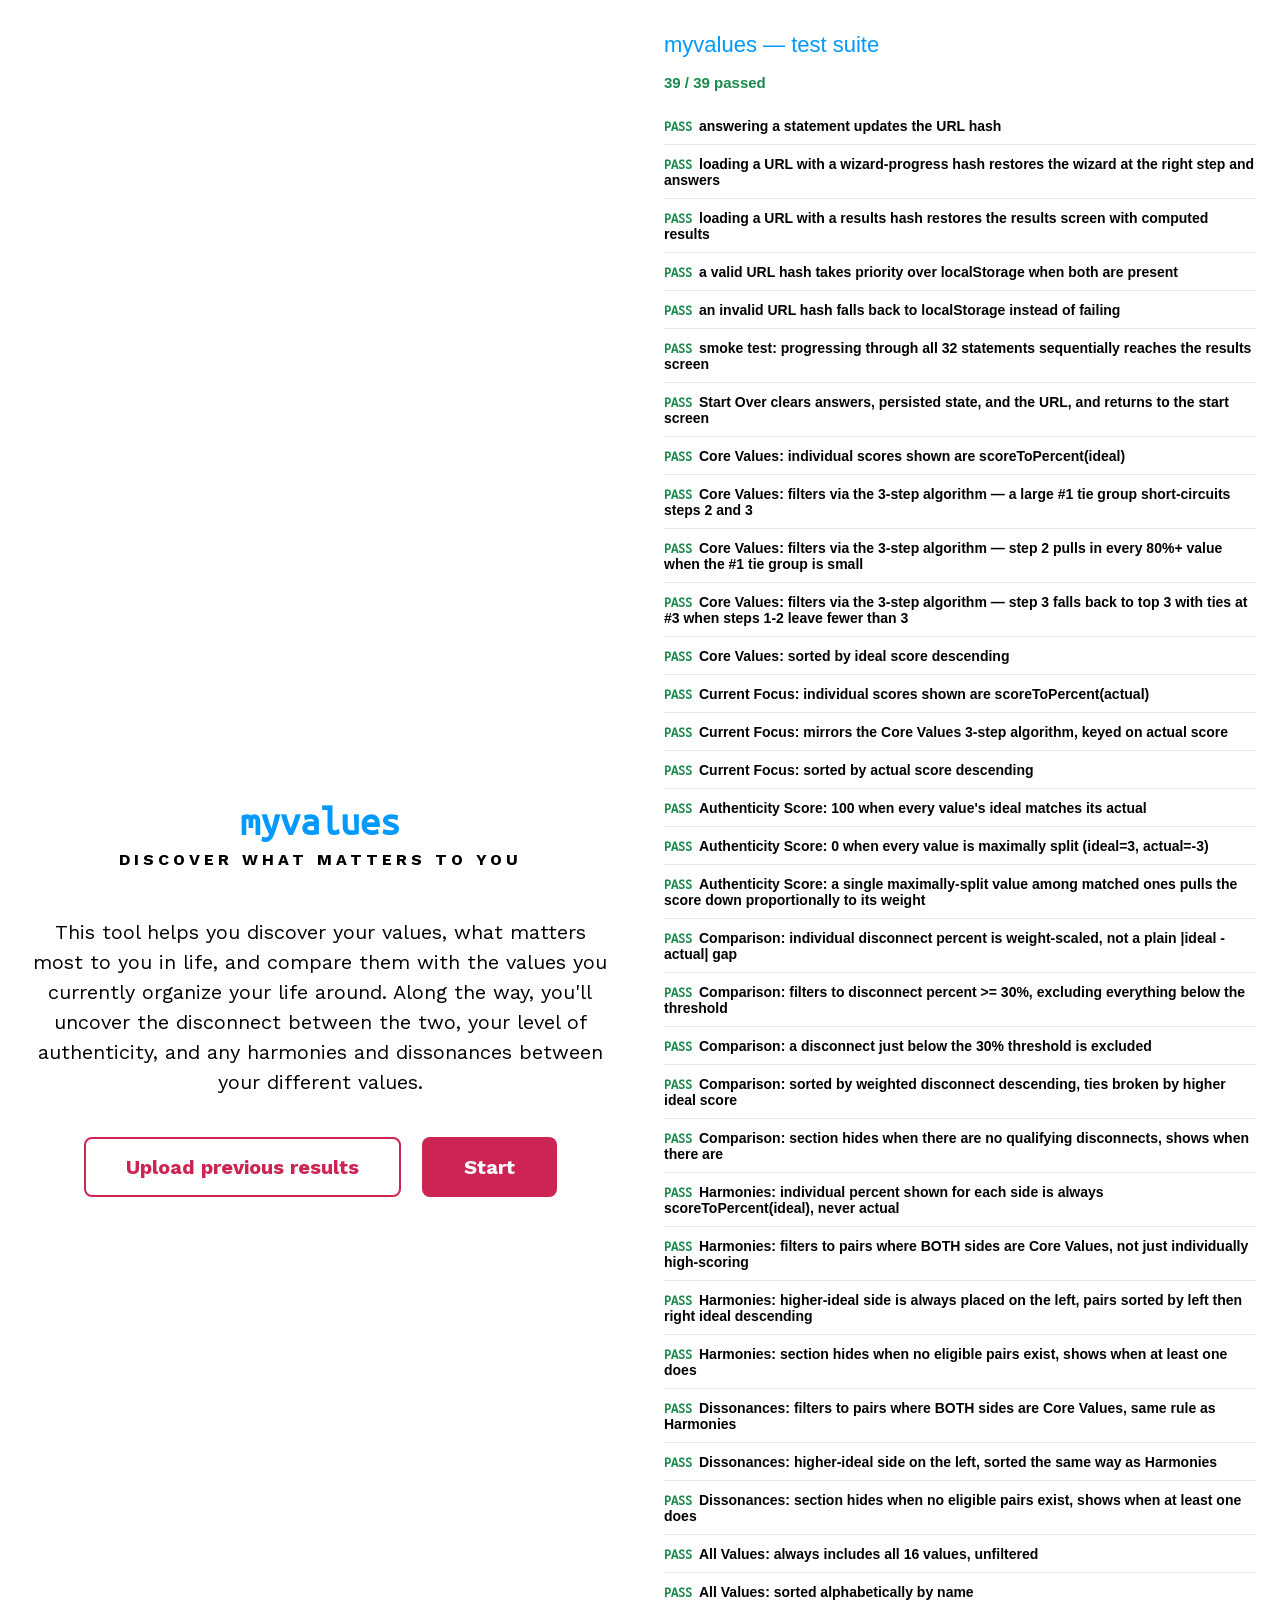
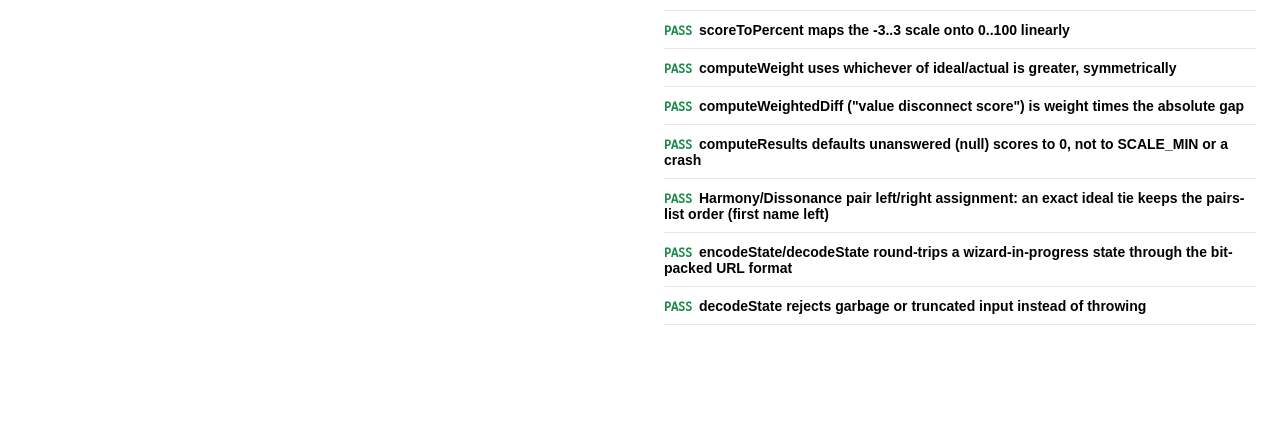
==== tests.html @ a7df5063 "readme and tests" ====
<!DOCTYPE html>
<html>

<head>
    <meta charset="UTF-8" />
    <title>myvalues — test suite</title>
    <link rel="icon" type="image/xicon" href="images/favicon.ico" />
    <link href="main.css" rel="stylesheet" />
    <link href="fontawesome/css/fontawesome.min.css" rel="stylesheet" />
    <link href="fontawesome/css/solid.min.css" rel="stylesheet" />
    <meta name="viewport" content="width=device-width, initial-scale=1.0" />
    <style>
        #test-report {
            max-width: 720px;
            margin: 32px auto;
            padding: 0 24px 64px;
            font-family: -apple-system, "Segoe UI", Roboto, sans-serif;
        }

        #test-report h1 {
            font-size: 22px;
            letter-spacing: normal;
            text-align: left;
        }

        #test-summary {
            font-size: 15px;
            font-weight: bold;
            margin-bottom: 16px;
        }

        #test-summary.all-pass {
            color: #1a8a4a;
        }

        #test-summary.has-fail {
            color: #CD2553;
        }

        .test-case {
            padding: 10px 0;
            border-bottom: 1px solid #e6e6e6;
            font-size: 14px;
        }

        .test-case-name {
            font-weight: bold;
        }

        .test-case.pass .test-case-name::before {
            content: "PASS  ";
            color: #1a8a4a;
            font-family: "Ubuntu Mono", "Courier New", Courier, monospace;
        }

        .test-case.fail .test-case-name::before {
            content: "FAIL  ";
            color: #CD2553;
            font-family: "Ubuntu Mono", "Courier New", Courier, monospace;
        }

        .test-case-error {
            margin-top: 4px;
            color: #CD2553;
            font-family: "Ubuntu Mono", "Courier New", Courier, monospace;
            font-size: 12px;
            white-space: pre-wrap;
        }
    </style>
</head>

<!--
    This page mirrors index.html's DOM structure exactly, because main.js looks
    up a fixed set of element ids at load time. If you change index.html's
    structure (add/remove/rename an id it relies on), mirror the change here too,
    or this page will throw on load instead of running any tests.
-->
<body>
    <div class="app">
        <div class="app-header">
            <div class="app-name">myvalues</div>
            <div class="app-tagline">DISCOVER WHAT MATTERS TO YOU</div>
        </div>

        <div id="start-screen" class="screen active">
            <p class="screen-description">
                This tool helps you discover your values, what matters most to you in life, and compare them with
                the values you currently organize your life around. Along the way, you'll uncover the disconnect
                between the two, your level of authenticity, and any harmonies and dissonances between your
                different values.
            </p>
            <div class="screen-actions">
                <button id="upload-button" class="btn btn-secondary-pink">Upload previous results</button>
                <button id="start-button" class="btn btn-primary">Start</button>
            </div>
            <div class="upload-action">
                <input type="file" id="upload-input" accept="application/json" hidden />
                <p id="upload-error" class="upload-error"></p>
            </div>
        </div>

        <div id="wizard-screen" class="screen">
            <div class="progress-track">
                <div id="progress-fill" class="progress-fill"></div>
            </div>

            <div id="intro-block" class="intro-block">
                <p id="intro-text" class="screen-description"></p>
            </div>

            <div id="question-block" class="question-block">
                <div id="question-number" class="question-number"></div>
                <div id="question-context" class="question-context"></div>
                <div id="question-text" class="question-text"></div>

                <div id="scale" class="scale"></div>
                <div class="scale-labels">
                    <span class="scale-label-start">Strongly disagree</span>
                    <span class="scale-label-end">Strongly agree</span>
                </div>
            </div>

            <div class="wizard-nav">
                <button id="back-button" class="btn btn-text"><i class="fa-solid fa-angle-left"></i>Back</button>
                <button id="continue-button" class="btn btn-primary">Continue</button>
            </div>
        </div>

        <div id="results-screen" class="screen">
            <nav class="results-nav">
                <a href="#core-values-section" class="results-nav-link" data-section="core-values-section">Core Values</a>
                <a href="#current-focus-section" class="results-nav-link" data-section="current-focus-section">Current Focus</a>
                <a href="#authenticity-section" class="results-nav-link" data-section="authenticity-section">Authenticity Score</a>
                <a href="#comparison-section" class="results-nav-link" data-section="comparison-section">Comparison</a>
                <a href="#harmonies-section" class="results-nav-link" data-section="harmonies-section">Harmonies</a>
                <a href="#dissonances-section" class="results-nav-link" data-section="dissonances-section">Dissonances</a>
                <a href="#all-values-section" class="results-nav-link" data-section="all-values-section">All Values</a>
            </nav>

            <h1 class="results-title">Your Results</h1>

            <section id="core-values-section" class="results-section">
                <h2 class="results-section-title">Core Values</h2>
                <p class="screen-description">
                    These are what matter most to you in life.
                </p>
                <div id="top-values-list" class="results-list"></div>
            </section>

            <section id="current-focus-section" class="results-section">
                <h2 class="results-section-title">Current Focus</h2>
                <p class="screen-description">
                    These are what you currently organize your life around.
                </p>
                <div id="top-actual-values-list" class="results-list"></div>
            </section>

            <section id="authenticity-section" class="results-section">
                <h2 class="results-section-title">Authenticity Score</h2>
                <p class="screen-description">
                    This shows how closely you're currently living in line with your true values.
                </p>
                <div class="authenticity-track">
                    <div id="authenticity-fill" class="authenticity-fill"></div>
                    <div id="authenticity-marker" class="authenticity-marker">
                        <span id="authenticity-percent" class="authenticity-percent"></span>
                    </div>
                </div>
                <p id="authenticity-definition" class="authenticity-definition"></p>
            </section>

            <section id="comparison-section" class="results-section">
                <h2 class="results-section-title">Ideal vs. Actual Comparison</h2>
                <p class="screen-description">
                    These are the values where the gap between your ideal life and your actual life is the widest.
                </p>
                <div class="results-legend">
                    <span class="legend-item"><span class="legend-dot legend-dot-ideal"></span>Ideal life</span>
                    <span class="legend-item"><span class="legend-dot legend-dot-actual"></span>Life as it is now</span>
                </div>
                <div id="disconnects-list" class="results-list"></div>
            </section>

            <section id="harmonies-section" class="results-section">
                <h2 class="results-section-title">Harmonies</h2>
                <p class="screen-description">
                    Your core values, paired with the other values they harmonize with.
                </p>
                <div id="harmony-pairs-list" class="harmony-pairs-list"></div>
            </section>

            <section id="dissonances-section" class="results-section">
                <h2 class="results-section-title">Dissonances</h2>
                <p class="screen-description">
                    Your core values, paired with the other values they clash with.
                </p>
                <div id="dissonance-pairs-list" class="harmony-pairs-list"></div>
            </section>

            <section id="all-values-section" class="results-section">
                <h2 class="results-section-title">All Values</h2>
                <p class="screen-description">
                    The complete list of all 16 values.
                </p>
                <div class="results-legend">
                    <span class="legend-item"><span class="legend-dot legend-dot-ideal"></span>Ideal life</span>
                    <span class="legend-item"><span class="legend-dot legend-dot-actual"></span>Life as it is now</span>
                </div>
                <div id="results-list" class="results-list"></div>
            </section>

            <div class="screen-actions">
                <button id="restart-button" class="btn btn-secondary-pink">Start Over</button>
                <button id="download-button" class="btn btn-primary">Download results</button>
            </div>
        </div>
    </div>
    <div id="to-top"><i class="fa-solid fa-angle-up"></i> Back to top</div>

    <div id="test-report">
        <h1>myvalues — test suite</h1>
        <div id="test-summary">Running...</div>
        <div id="test-cases"></div>
    </div>

    <script src="main.js" type="application/javascript"></script>
    <script src="tests.js" type="application/javascript"></script>
</body>

</html>
---- main.css ----
@font-face {
    font-family: "Work Sans";
    src: url("fonts/WorkSans-Regular.woff2");
}

@font-face {
    font-family: "Ubuntu Mono";
    src: url("fonts/UbuntuMono-Regular.ttf");
}

html {
    box-sizing: border-box;
}

*,
*:before,
*:after {
    box-sizing: inherit;
}

body {
    margin: 0;
    min-height: 100vh;
    display: flex;
    align-items: center;
    justify-content: center;
    background-color: white;
    font-family: "Work Sans", "HelveticaNeue", "Helvetica Neue", Helvetica, Arial, sans-serif;
    color: #000;
}

h1 {
    margin: 0 0 16px 0;
    font-size: 28px;
    font-weight: normal;
    letter-spacing: 5px;
    color: #0099ff;
    text-align: center;
}

p {
    margin: 0;
}

button {
    font-family: inherit;
}

.app {
    width: 100%;
    max-width: 640px;
    margin: 0 auto;
    padding: 48px 32px;
}

.app-header {
    text-align: center;
    margin-bottom: 48px;
}

.app-name {
    font-size: 40px;
    font-weight: bold;
    font-family: "Ubuntu Mono", "Courier New", Courier, monospace;
    color: #0099ff;
}

.app-tagline {
    margin-top: 8px;
    font-size: 16px;
    font-weight: bold;
    letter-spacing: 4px;
}

.screen {
    display: none;
}

.screen.active {
    display: block;
}

.screen-description {
    font-size: 20px;
    text-align: center;
    line-height: 1.5;
}

.screen-actions {
    margin-top: 40px;
    text-align: center;
}

.btn {
    display: inline-block;
    font-size: 20px;
    font-weight: bold;
    padding: 16px 40px;
    border-radius: 8px;
    border: 2px solid transparent;
    cursor: pointer;
    transition: background-color 150ms, color 150ms, border-color 150ms, opacity 150ms;
}

.btn-primary {
    background-color: #CD2553;
    color: white;
}

.btn-primary:hover:not(:disabled) {
    background-color: #a91d44;
}

.btn-primary:disabled {
    opacity: 0.4;
    cursor: not-allowed;
}

.btn-secondary {
    background-color: transparent;
    color: #0099ff;
    border-color: #0099ff;
}

.btn-secondary:hover {
    background-color: #e6f6ff;
}

.btn-secondary-pink {
    background-color: transparent;
    color: #CD2553;
    border-color: #CD2553;
}

.btn-secondary-pink:hover {
    background-color: #fbe6ec;
}

.btn-text {
    background: none;
    border: none;
    color: #666;
    font-size: 16px;
    font-weight: bold;
    padding: 16px 8px;
    visibility: hidden;
}

.btn-text.visible {
    visibility: visible;
}

.btn-text:hover {
    color: #0099ff;
}

.btn-text .fa-solid {
    margin-right: 4px;
}

.upload-action {
    margin-top: 24px;
    text-align: center;
}

.upload-error {
    margin-top: 8px;
    color: #CD2553;
    font-size: 14px;
}

.upload-error:empty {
    display: none;
}

.screen-actions .btn+.btn {
    margin-left: 16px;
}

.progress-track {
    width: 100%;
    height: 8px;
    border-radius: 4px;
    background-color: #e6e6e6;
    overflow: hidden;
    margin-bottom: 24px;
}

.progress-fill {
    height: 100%;
    width: 0%;
    background-color: #0099ff;
    transition: width 300ms;
}

.question-number {
    text-align: center;
    font-family: "Ubuntu Mono", "Courier New", Courier, monospace;
    font-size: 14px;
    font-weight: bold;
    letter-spacing: 2px;
    color: #CD2553;
    margin-bottom: 16px;
}

.question-context {
    font-size: 20px;
    font-style: italic;
    color: #0099ff;
    text-align: center;
    margin-bottom: 12px;
}

.question-text {
    font-size: 24px;
    line-height: 1.4;
    text-align: center;
    margin-bottom: 40px;
    min-height: 100px;
}

.intro-block,
.question-block {
    display: none;
}

.question-block.active {
    display: block;
}

.intro-block {
    min-height: 160px;
    align-items: center;
}

.intro-block.active {
    display: flex;
}

.scale {
    display: flex;
    justify-content: space-between;
    gap: 8px;
    margin-bottom: 12px;
}

.scale-option {
    flex: 1 1 0;
    aspect-ratio: 1 / 1;
    border-radius: 50%;
    border: none;
    font-size: 16px;
    font-weight: bold;
    cursor: pointer;
    display: flex;
    align-items: center;
    justify-content: center;
    transition: transform 150ms, box-shadow 150ms;
}

.scale-option:hover {
    transform: scale(1.08);
}

.scale-option.selected {
    transform: scale(1.15);
    box-shadow: 0 0 0 3px rgba(0, 0, 0, 0.15);
}

.scale-check {
    color: white;
    opacity: 0;
    transition: opacity 150ms;
}

.scale-option.selected .scale-check {
    opacity: 1;
}

.scale-labels {
    display: flex;
    justify-content: space-between;
    font-size: 12px;
    font-weight: bold;
    margin-bottom: 40px;
}

.scale-label-start {
    color: #CD2553;
}

.scale-label-end {
    color: #0099ff;
}

.wizard-nav {
    display: flex;
    align-items: center;
    justify-content: space-between;
}

.results-nav {
    position: fixed;
    top: 32px;
    right: 64px;
    display: flex;
    flex-direction: column;
    min-width: 160px;
    border-radius: 8px;
    border: 2px solid #0099ff;
    background-color: white;
    padding: 12px 0;
    z-index: 2;
}

.results-nav-link {
    padding: 6px 20px;
    font-size: 13px;
    font-weight: bold;
    color: #666;
    text-decoration: none;
    transition: color 150ms, background-color 150ms;
}

.results-nav-link:hover {
    color: #0099ff;
}

.results-nav-link.active {
    color: #0099ff;
    background-color: #e6f6ff;
}

.results-nav-link.hidden {
    display: none;
}

.results-title {
    margin-bottom: 8px;
    color: #0099ff;
    font-weight: normal;
    letter-spacing: 5px;
}

.results-legend {
    display: flex;
    justify-content: center;
    gap: 24px;
    margin-top: 16px;
    margin-bottom: 8px;
    font-size: 14px;
    color: #666;
}

.results-section {
    margin-top: 60px;
    padding-top: 60px;
    position: relative;
}

.results-section::before {
    content: "• • •";
    position: absolute;
    top: 0;
    left: 50%;
    transform: translateX(-50%);
    color: #CD2553;
    font-size: 20px;
    letter-spacing: 6px;
}

.authenticity-track {
    position: relative;
    height: 20px;
    border-radius: 10px;
    background-color: #e6e6e6;
    margin: 40px 0 16px 0;
}

.authenticity-fill {
    position: absolute;
    top: 0;
    bottom: 0;
    left: 0;
    width: 0%;
    border-radius: 10px;
    background-color: #675FA9;
    transition: width 300ms;
}

.authenticity-marker {
    position: absolute;
    top: 50%;
    left: 0%;
    width: 28px;
    height: 28px;
    border-radius: 50%;
    border: 3px solid white;
    box-shadow: 0 0 0 1px rgba(0, 0, 0, 0.2);
    background-color: #675FA9;
    transform: translate(-50%, -50%);
}

.authenticity-percent {
    position: absolute;
    top: -32px;
    left: 50%;
    transform: translateX(-50%);
    font-family: "Ubuntu Mono", "Courier New", Courier, monospace;
    font-size: 16px;
    font-weight: bold;
    white-space: nowrap;
    color: #675FA9;
}

.authenticity-definition {
    font-size: 15px;
    text-align: center;
    line-height: 1.5;
    color: #666;
}

.results-section-title {
    margin: 0 0 8px 0;
    font-size: 24px;
    font-weight: bold;
    letter-spacing: normal;
    color: #0099ff;
    text-align: center;
}

.legend-item {
    display: flex;
    align-items: center;
    gap: 6px;
}

.legend-dot {
    display: inline-block;
    width: 10px;
    height: 10px;
    border-radius: 50%;
}

.legend-dot-ideal {
    background-color: #0099ff;
}

.legend-dot-actual {
    background-color: #CD2553;
}

.results-list {
    margin-top: 32px;
}

.harmony-pairs-list {
    margin-top: 32px;
}

.harmony-pair {
    padding: 16px 0;
    border-bottom: 1px solid #e6e6e6;
}

.harmony-pair-values {
    display: flex;
    align-items: center;
    justify-content: center;
    gap: 16px;
}

.harmony-pair-value {
    flex: 1;
    text-align: center;
    min-width: 0;
}

.harmony-pair-name {
    font-weight: bold;
}

.harmony-pair-percent {
    margin-top: 4px;
    font-family: "Ubuntu Mono", "Courier New", Courier, monospace;
    font-size: 14px;
    color: #0099ff;
}

.harmony-pair-connector {
    flex: 0 0 auto;
    font-size: 20px;
    font-weight: bold;
    color: #CD2553;
}

.result-item {
    padding: 16px 0;
    border-bottom: 1px solid #e6e6e6;
}

.result-item-name {
    font-weight: bold;
    margin-bottom: 6px;
}

.result-item-definition {
    font-family: "Work Sans", "HelveticaNeue", "Helvetica Neue", Helvetica, Arial, sans-serif;
    font-size: 14px;
    line-height: 1.5;
    color: #666;
    margin-bottom: 16px;
}

.result-item-explanation {
    font-family: "Work Sans", "HelveticaNeue", "Helvetica Neue", Helvetica, Arial, sans-serif;
    font-size: 14px;
    line-height: 1.5;
    font-style: italic;
    color: #666;
    margin: 16px 0 0 0;
}

.result-track {
    position: relative;
    height: 4px;
    border-radius: 2px;
    background-color: #e6e6e6;
}

.result-gap-line {
    position: absolute;
    top: 50%;
    height: 3px;
    border-radius: 2px;
    background-color: #bbb;
    transform: translateY(-50%);
}

.result-gap-line-ideal {
    height: 6px;
    background-color: #0099ff;
}

.result-gap-line-actual {
    height: 6px;
    background-color: #CD2553;
}

.result-marker {
    position: absolute;
    top: 50%;
    width: 14px;
    height: 14px;
    border-radius: 50%;
    border: 2px solid white;
    box-shadow: 0 0 0 1px rgba(0, 0, 0, 0.2);
    transform: translate(-50%, -50%);
}

.result-marker-ideal {
    background-color: #0099ff;
    z-index: 2;
}

.result-marker-actual {
    background-color: #CD2553;
    z-index: 1;
}

.result-marker-tied {
    background-color: #675FA9;
    z-index: 2;
}

.result-marker-percent {
    position: absolute;
    top: -16px;
    transform: translateX(-50%);
    font-family: "Ubuntu Mono", "Courier New", Courier, monospace;
    font-size: 11px;
    font-weight: bold;
    line-height: 1;
    white-space: nowrap;
    z-index: 3;
}

.result-marker-percent-ideal {
    color: #0099ff;
}

.result-marker-percent-actual {
    color: #CD2553;
}

.result-marker-percent-tied {
    color: #675FA9;
}

.debug-toast {
    position: fixed;
    bottom: 24px;
    left: 50%;
    transform: translateX(-50%);
    background-color: #222;
    color: white;
    padding: 10px 20px;
    border-radius: 6px;
    font-size: 14px;
    opacity: 0;
    pointer-events: none;
    transition: opacity 200ms;
    z-index: 10;
}

.debug-toast.visible {
    opacity: 0.9;
}

#to-top {
    border-radius: 8px;
    border: 2px solid #0099ff;
    background-color: transparent;
    text-align: center;
    padding: 16px 40px;
    position: fixed;
    bottom: 32px;
    left: auto;
    right: 64px;
    color: #0099ff;
    font-size: 20px;
    font-weight: bold;
    z-index: 2;
    transition: opacity 400ms, background-color 150ms;
    opacity: 0;
    pointer-events: none;
    cursor: pointer;
}

#to-top:hover {
    background-color: #e6f6ff;
}

@media screen and (max-width: 640px) {
    .app {
        padding: 32px 24px;
    }

    .app-name {
        font-size: 32px;
    }

    .question-text {
        font-size: 20px;
    }

    .scale-option {
        font-size: 13px;
    }

    .btn {
        padding: 14px 28px;
        font-size: 18px;
    }

    #to-top {
        left: 50%;
        right: auto;
        transform: translateX(-50%);
    }

    .results-nav {
        display: none;
    }
}
---- fontawesome/css/solid.min.css ----
/*!
 * Font Awesome Free 6.2.0 by @fontawesome - https://fontawesome.com
 * License - https://fontawesome.com/license/free (Icons: CC BY 4.0, Fonts: SIL OFL 1.1, Code: MIT License)
 * Copyright 2022 Fonticons, Inc.
 */
:host,:root{--fa-style-family-classic:"Font Awesome 6 Free";--fa-font-solid:normal 900 1em/1 "Font Awesome 6 Free"}@font-face{font-family:"Font Awesome 6 Free";font-style:normal;font-weight:900;font-display:block;src:url(../webfonts/fa-solid-900.woff2) format("woff2"),url(../webfonts/fa-solid-900.ttf) format("truetype")}.fa-solid,.fas{font-weight:900}
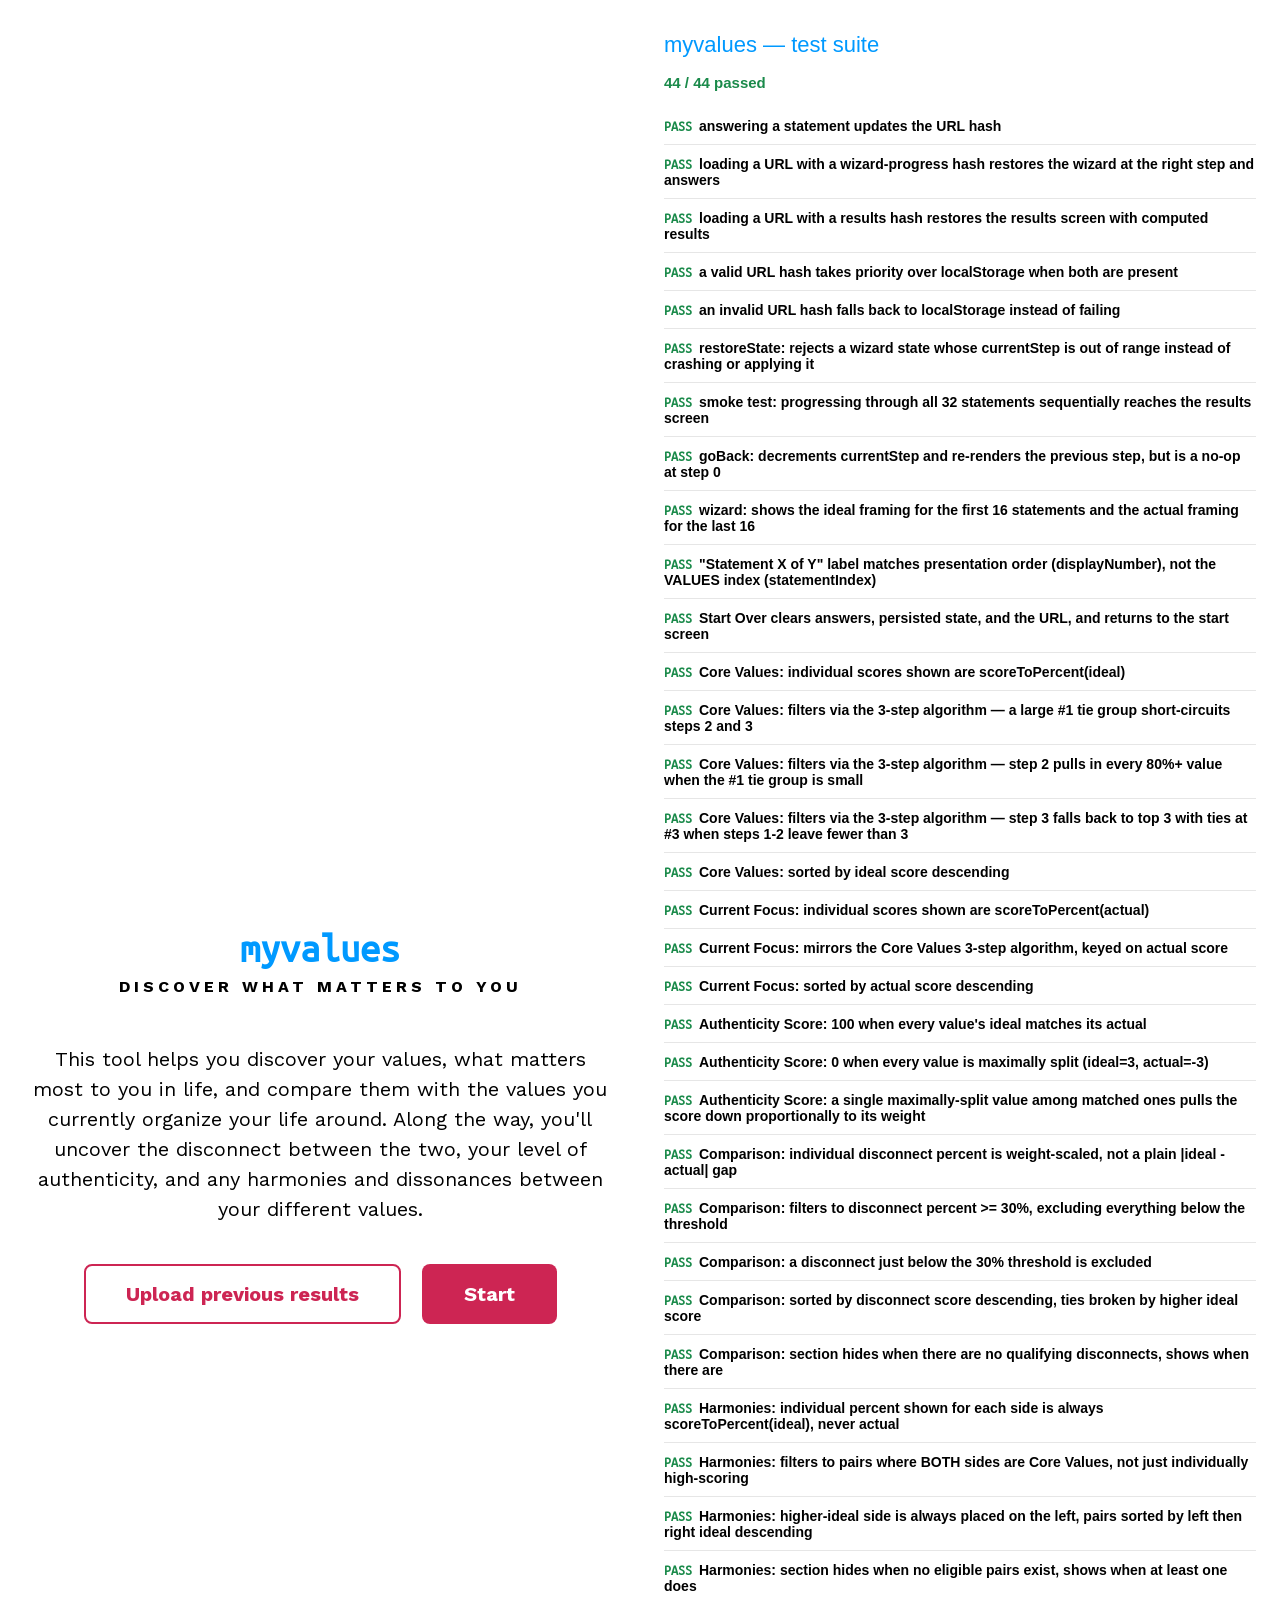
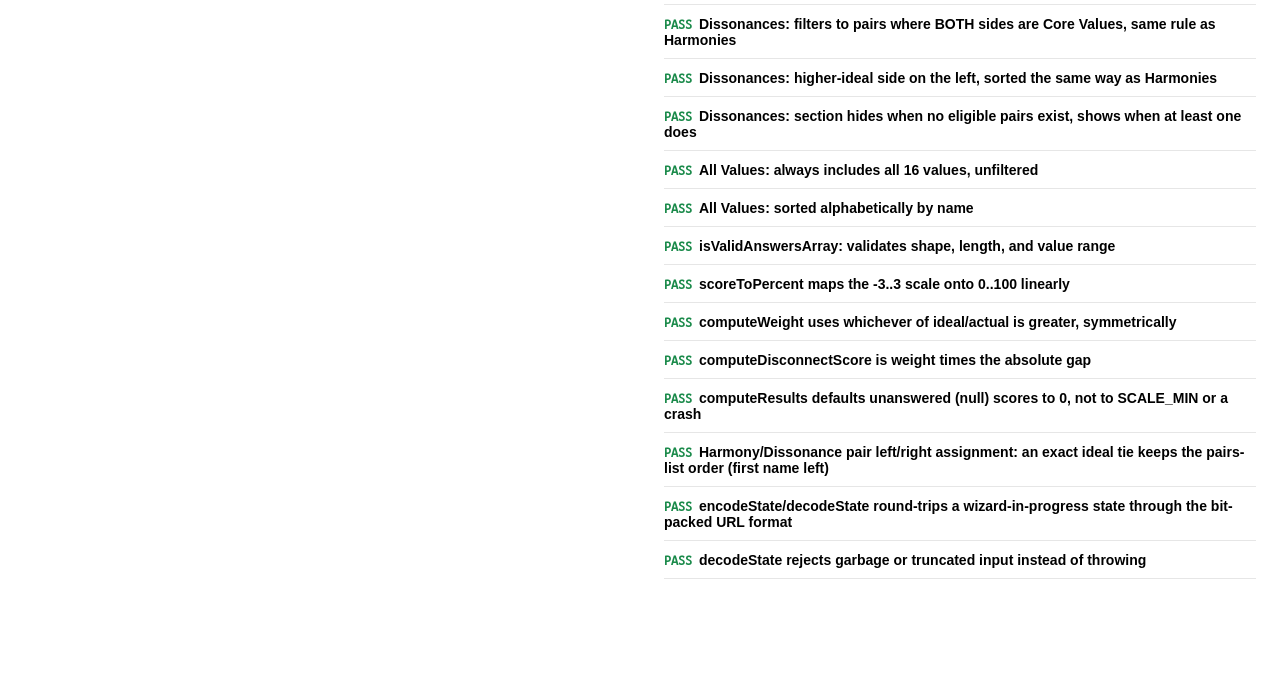
==== commit 9c11566b: "refactoring" ====
--- a/tests.html
+++ b/tests.html
@@ -5,7 +5,9 @@
     <meta charset="UTF-8" />
     <title>myvalues — test suite</title>
     <link rel="icon" type="image/xicon" href="images/favicon.ico" />
-    <link href="main.css" rel="stylesheet" />
+    <link href="theme.css" rel="stylesheet" />
+    <link href="wizard.css" rel="stylesheet" />
+    <link href="results.css" rel="stylesheet" />
     <link href="fontawesome/css/fontawesome.min.css" rel="stylesheet" />
     <link href="fontawesome/css/solid.min.css" rel="stylesheet" />
     <meta name="viewport" content="width=device-width, initial-scale=1.0" />
@@ -108,10 +110,10 @@
                 <p id="intro-text" class="screen-description"></p>
             </div>
 
-            <div id="question-block" class="question-block">
-                <div id="question-number" class="question-number"></div>
-                <div id="question-context" class="question-context"></div>
-                <div id="question-text" class="question-text"></div>
+            <div id="statement-block" class="statement-block">
+                <div id="statement-number" class="statement-number"></div>
+                <div id="statement-context" class="statement-context"></div>
+                <div id="statement-text" class="statement-text"></div>
 
                 <div id="scale" class="scale"></div>
                 <div class="scale-labels">
@@ -186,7 +188,7 @@
                 <p class="screen-description">
                     Your core values, paired with the other values they harmonize with.
                 </p>
-                <div id="harmony-pairs-list" class="harmony-pairs-list"></div>
+                <div id="harmony-pairs-list" class="value-pairs-list"></div>
             </section>
 
             <section id="dissonances-section" class="results-section">
@@ -194,7 +196,7 @@
                 <p class="screen-description">
                     Your core values, paired with the other values they clash with.
                 </p>
-                <div id="dissonance-pairs-list" class="harmony-pairs-list"></div>
+                <div id="dissonance-pairs-list" class="value-pairs-list"></div>
             </section>
 
             <section id="all-values-section" class="results-section">
@@ -223,6 +225,10 @@
         <div id="test-cases"></div>
     </div>
 
+    <script src="theme.js" type="application/javascript"></script>
+    <script src="values-data.js" type="application/javascript"></script>
+    <script src="wizard.js" type="application/javascript"></script>
+    <script src="results.js" type="application/javascript"></script>
     <script src="main.js" type="application/javascript"></script>
     <script src="tests.js" type="application/javascript"></script>
 </body>
--- a/theme.css
+++ b/theme.css
@@ -0,0 +1,232 @@
+/* Generic page theme: fonts, colors, buttons, screen chrome, floating
+   widgets. Nothing here should reference values/statements/results content
+   — that belongs in main.css. */
+
+@font-face {
+    font-family: "Work Sans";
+    src: url("fonts/WorkSans-Regular.woff2");
+}
+
+@font-face {
+    font-family: "Ubuntu Mono";
+    src: url("fonts/UbuntuMono-Regular.ttf");
+}
+
+html {
+    box-sizing: border-box;
+}
+
+*,
+*:before,
+*:after {
+    box-sizing: inherit;
+}
+
+body {
+    margin: 0;
+    min-height: 100vh;
+    display: flex;
+    align-items: center;
+    justify-content: center;
+    background-color: white;
+    font-family: "Work Sans", "HelveticaNeue", "Helvetica Neue", Helvetica, Arial, sans-serif;
+    color: #000;
+}
+
+h1 {
+    margin: 0 0 16px 0;
+    font-size: 28px;
+    font-weight: normal;
+    letter-spacing: 5px;
+    color: #0099ff;
+    text-align: center;
+}
+
+p {
+    margin: 0;
+}
+
+button {
+    font-family: inherit;
+}
+
+.app {
+    width: 100%;
+    max-width: 640px;
+    margin: 0 auto;
+    padding: 48px 32px;
+}
+
+.app-header {
+    text-align: center;
+    margin-bottom: 48px;
+}
+
+.app-name {
+    font-size: 40px;
+    font-weight: bold;
+    font-family: "Ubuntu Mono", "Courier New", Courier, monospace;
+    color: #0099ff;
+}
+
+.app-tagline {
+    margin-top: 8px;
+    font-size: 16px;
+    font-weight: bold;
+    letter-spacing: 4px;
+}
+
+.screen {
+    display: none;
+}
+
+.screen.active {
+    display: block;
+}
+
+.screen-description {
+    font-size: 20px;
+    text-align: center;
+    line-height: 1.5;
+}
+
+.screen-actions {
+    margin-top: 40px;
+    text-align: center;
+}
+
+.btn {
+    display: inline-block;
+    font-size: 20px;
+    font-weight: bold;
+    padding: 16px 40px;
+    border-radius: 8px;
+    border: 2px solid transparent;
+    cursor: pointer;
+    transition: background-color 150ms, color 150ms, border-color 150ms, opacity 150ms;
+}
+
+.btn-primary {
+    background-color: #CD2553;
+    color: white;
+}
+
+.btn-primary:hover:not(:disabled) {
+    background-color: #a91d44;
+}
+
+.btn-primary:disabled {
+    opacity: 0.4;
+    cursor: not-allowed;
+}
+
+.btn-secondary {
+    background-color: transparent;
+    color: #0099ff;
+    border-color: #0099ff;
+}
+
+.btn-secondary:hover {
+    background-color: #e6f6ff;
+}
+
+.btn-secondary-pink {
+    background-color: transparent;
+    color: #CD2553;
+    border-color: #CD2553;
+}
+
+.btn-secondary-pink:hover {
+    background-color: #fbe6ec;
+}
+
+.btn-text {
+    background: none;
+    border: none;
+    color: #666;
+    font-size: 16px;
+    font-weight: bold;
+    padding: 16px 8px;
+    visibility: hidden;
+}
+
+.btn-text.visible {
+    visibility: visible;
+}
+
+.btn-text:hover {
+    color: #0099ff;
+}
+
+.btn-text .fa-solid {
+    margin-right: 4px;
+}
+
+.screen-actions .btn+.btn {
+    margin-left: 16px;
+}
+
+.debug-toast {
+    position: fixed;
+    bottom: 24px;
+    left: 50%;
+    transform: translateX(-50%);
+    background-color: #222;
+    color: white;
+    padding: 10px 20px;
+    border-radius: 6px;
+    font-size: 14px;
+    opacity: 0;
+    pointer-events: none;
+    transition: opacity 200ms;
+    z-index: 10;
+}
+
+.debug-toast.visible {
+    opacity: 0.9;
+}
+
+#to-top {
+    border-radius: 8px;
+    border: 2px solid #0099ff;
+    background-color: transparent;
+    text-align: center;
+    padding: 16px 40px;
+    position: fixed;
+    bottom: 32px;
+    left: auto;
+    right: 64px;
+    color: #0099ff;
+    font-size: 20px;
+    font-weight: bold;
+    z-index: 2;
+    transition: opacity 400ms, background-color 150ms;
+    opacity: 0;
+    pointer-events: none;
+    cursor: pointer;
+}
+
+#to-top:hover {
+    background-color: #e6f6ff;
+}
+
+@media screen and (max-width: 640px) {
+    .app {
+        padding: 32px 24px;
+    }
+
+    .app-name {
+        font-size: 32px;
+    }
+
+    .btn {
+        padding: 14px 28px;
+        font-size: 18px;
+    }
+
+    #to-top {
+        left: 50%;
+        right: auto;
+        transform: translateX(-50%);
+    }
+}
--- a/wizard.css
+++ b/wizard.css
@@ -0,0 +1,149 @@
+/* Styles for the start screen and wizard: uploading previous results,
+   progress bar, statement display, and the rating scale. */
+
+.upload-action {
+    margin-top: 24px;
+    text-align: center;
+}
+
+.upload-error {
+    margin-top: 8px;
+    color: #CD2553;
+    font-size: 14px;
+}
+
+.upload-error:empty {
+    display: none;
+}
+
+.progress-track {
+    width: 100%;
+    height: 8px;
+    border-radius: 4px;
+    background-color: #e6e6e6;
+    overflow: hidden;
+    margin-bottom: 24px;
+}
+
+.progress-fill {
+    height: 100%;
+    width: 0%;
+    background-color: #0099ff;
+    transition: width 300ms;
+}
+
+.statement-number {
+    text-align: center;
+    font-family: "Ubuntu Mono", "Courier New", Courier, monospace;
+    font-size: 14px;
+    font-weight: bold;
+    letter-spacing: 2px;
+    color: #CD2553;
+    margin-bottom: 16px;
+}
+
+.statement-context {
+    font-size: 20px;
+    font-style: italic;
+    color: #0099ff;
+    text-align: center;
+    margin-bottom: 12px;
+}
+
+.statement-text {
+    font-size: 24px;
+    line-height: 1.4;
+    text-align: center;
+    margin-bottom: 40px;
+    min-height: 100px;
+}
+
+.intro-block,
+.statement-block {
+    display: none;
+}
+
+.statement-block.active {
+    display: block;
+}
+
+.intro-block {
+    min-height: 160px;
+    align-items: center;
+}
+
+.intro-block.active {
+    display: flex;
+}
+
+.scale {
+    display: flex;
+    justify-content: space-between;
+    gap: 8px;
+    margin-bottom: 12px;
+}
+
+.scale-option {
+    flex: 1 1 0;
+    aspect-ratio: 1 / 1;
+    border-radius: 50%;
+    border: none;
+    font-size: 16px;
+    font-weight: bold;
+    cursor: pointer;
+    display: flex;
+    align-items: center;
+    justify-content: center;
+    transition: transform 150ms, box-shadow 150ms;
+}
+
+.scale-option:hover {
+    transform: scale(1.08);
+}
+
+.scale-option.selected {
+    transform: scale(1.15);
+    box-shadow: 0 0 0 3px rgba(0, 0, 0, 0.15);
+}
+
+.scale-check {
+    color: white;
+    opacity: 0;
+    transition: opacity 150ms;
+}
+
+.scale-option.selected .scale-check {
+    opacity: 1;
+}
+
+.scale-labels {
+    display: flex;
+    justify-content: space-between;
+    font-size: 12px;
+    font-weight: bold;
+    margin-bottom: 40px;
+}
+
+.scale-label-start {
+    color: #CD2553;
+}
+
+.scale-label-end {
+    color: #0099ff;
+}
+
+.wizard-nav {
+    display: flex;
+    align-items: center;
+    justify-content: space-between;
+}
+
+@media screen and (max-width: 640px) {
+    .statement-text {
+        font-size: 20px;
+    }
+
+    .scale-option {
+        font-size: 13px;
+    }
+}
--- a/results.css
+++ b/results.css
@@ -0,0 +1,308 @@
+/* Styles for the results screen: the floating section nav, section
+   dividers, authenticity score bar, value-pair rows (Harmonies/
+   Dissonances), and result items (Core Values/Current Focus/Comparison/
+   All Values). */
+
+.results-nav {
+    position: fixed;
+    top: 32px;
+    right: 64px;
+    display: flex;
+    flex-direction: column;
+    min-width: 160px;
+    border-radius: 8px;
+    border: 2px solid #0099ff;
+    background-color: white;
+    padding: 12px 0;
+    z-index: 2;
+}
+
+.results-nav-link {
+    padding: 6px 20px;
+    font-size: 13px;
+    font-weight: bold;
+    color: #666;
+    text-decoration: none;
+    transition: color 150ms, background-color 150ms;
+}
+
+.results-nav-link:hover {
+    color: #0099ff;
+}
+
+.results-nav-link.active {
+    color: #0099ff;
+    background-color: #e6f6ff;
+}
+
+.results-nav-link.hidden {
+    display: none;
+}
+
+.results-title {
+    margin-bottom: 8px;
+    color: #0099ff;
+    font-weight: normal;
+    letter-spacing: 5px;
+}
+
+.results-legend {
+    display: flex;
+    justify-content: center;
+    gap: 24px;
+    margin-top: 16px;
+    margin-bottom: 8px;
+    font-size: 14px;
+    color: #666;
+}
+
+.results-section {
+    margin-top: 60px;
+    padding-top: 60px;
+    position: relative;
+}
+
+.results-section::before {
+    content: "• • •";
+    position: absolute;
+    top: 0;
+    left: 50%;
+    transform: translateX(-50%);
+    color: #CD2553;
+    font-size: 20px;
+    letter-spacing: 6px;
+}
+
+.authenticity-track {
+    position: relative;
+    height: 20px;
+    border-radius: 10px;
+    background-color: #e6e6e6;
+    margin: 40px 0 16px 0;
+}
+
+.authenticity-fill {
+    position: absolute;
+    top: 0;
+    bottom: 0;
+    left: 0;
+    width: 0%;
+    border-radius: 10px;
+    background-color: #675FA9;
+    transition: width 300ms;
+}
+
+.authenticity-marker {
+    position: absolute;
+    top: 50%;
+    left: 0%;
+    width: 28px;
+    height: 28px;
+    border-radius: 50%;
+    border: 3px solid white;
+    box-shadow: 0 0 0 1px rgba(0, 0, 0, 0.2);
+    background-color: #675FA9;
+    transform: translate(-50%, -50%);
+}
+
+.authenticity-percent {
+    position: absolute;
+    top: -32px;
+    left: 50%;
+    transform: translateX(-50%);
+    font-family: "Ubuntu Mono", "Courier New", Courier, monospace;
+    font-size: 16px;
+    font-weight: bold;
+    white-space: nowrap;
+    color: #675FA9;
+}
+
+.authenticity-definition {
+    font-size: 15px;
+    text-align: center;
+    line-height: 1.5;
+    color: #666;
+}
+
+.results-section-title {
+    margin: 0 0 8px 0;
+    font-size: 24px;
+    font-weight: bold;
+    letter-spacing: normal;
+    color: #0099ff;
+    text-align: center;
+}
+
+.legend-item {
+    display: flex;
+    align-items: center;
+    gap: 6px;
+}
+
+.legend-dot {
+    display: inline-block;
+    width: 10px;
+    height: 10px;
+    border-radius: 50%;
+}
+
+.legend-dot-ideal {
+    background-color: #0099ff;
+}
+
+.legend-dot-actual {
+    background-color: #CD2553;
+}
+
+.results-list {
+    margin-top: 32px;
+}
+
+.value-pairs-list {
+    margin-top: 32px;
+}
+
+.value-pair {
+    padding: 16px 0;
+    border-bottom: 1px solid #e6e6e6;
+}
+
+.value-pair-values {
+    display: flex;
+    align-items: center;
+    justify-content: center;
+    gap: 16px;
+}
+
+.value-pair-value {
+    flex: 1;
+    text-align: center;
+    min-width: 0;
+}
+
+.value-pair-name {
+    font-weight: bold;
+}
+
+.value-pair-percent {
+    margin-top: 4px;
+    font-family: "Ubuntu Mono", "Courier New", Courier, monospace;
+    font-size: 14px;
+    color: #0099ff;
+}
+
+.value-pair-connector {
+    flex: 0 0 auto;
+    font-size: 20px;
+    font-weight: bold;
+    color: #CD2553;
+}
+
+.result-item {
+    padding: 16px 0;
+    border-bottom: 1px solid #e6e6e6;
+}
+
+.result-item-name {
+    font-weight: bold;
+    margin-bottom: 6px;
+}
+
+.result-item-definition {
+    font-family: "Work Sans", "HelveticaNeue", "Helvetica Neue", Helvetica, Arial, sans-serif;
+    font-size: 14px;
+    line-height: 1.5;
+    color: #666;
+    margin-bottom: 16px;
+}
+
+.result-item-explanation {
+    font-family: "Work Sans", "HelveticaNeue", "Helvetica Neue", Helvetica, Arial, sans-serif;
+    font-size: 14px;
+    line-height: 1.5;
+    font-style: italic;
+    color: #666;
+    margin: 16px 0 0 0;
+}
+
+.result-track {
+    position: relative;
+    height: 4px;
+    border-radius: 2px;
+    background-color: #e6e6e6;
+}
+
+.result-gap-line {
+    position: absolute;
+    top: 50%;
+    height: 3px;
+    border-radius: 2px;
+    background-color: #bbb;
+    transform: translateY(-50%);
+}
+
+.result-gap-line-ideal {
+    height: 6px;
+    background-color: #0099ff;
+}
+
+.result-gap-line-actual {
+    height: 6px;
+    background-color: #CD2553;
+}
+
+.result-marker {
+    position: absolute;
+    top: 50%;
+    width: 14px;
+    height: 14px;
+    border-radius: 50%;
+    border: 2px solid white;
+    box-shadow: 0 0 0 1px rgba(0, 0, 0, 0.2);
+    transform: translate(-50%, -50%);
+}
+
+.result-marker-ideal {
+    background-color: #0099ff;
+    z-index: 2;
+}
+
+.result-marker-actual {
+    background-color: #CD2553;
+    z-index: 1;
+}
+
+.result-marker-tied {
+    background-color: #675FA9;
+    z-index: 2;
+}
+
+.result-marker-percent {
+    position: absolute;
+    top: -16px;
+    transform: translateX(-50%);
+    font-family: "Ubuntu Mono", "Courier New", Courier, monospace;
+    font-size: 11px;
+    font-weight: bold;
+    line-height: 1;
+    white-space: nowrap;
+    z-index: 3;
+}
+
+.result-marker-percent-ideal {
+    color: #0099ff;
+}
+
+.result-marker-percent-actual {
+    color: #CD2553;
+}
+
+.result-marker-percent-tied {
+    color: #675FA9;
+}
+
+@media screen and (max-width: 640px) {
+    .results-nav {
+        display: none;
+    }
+}
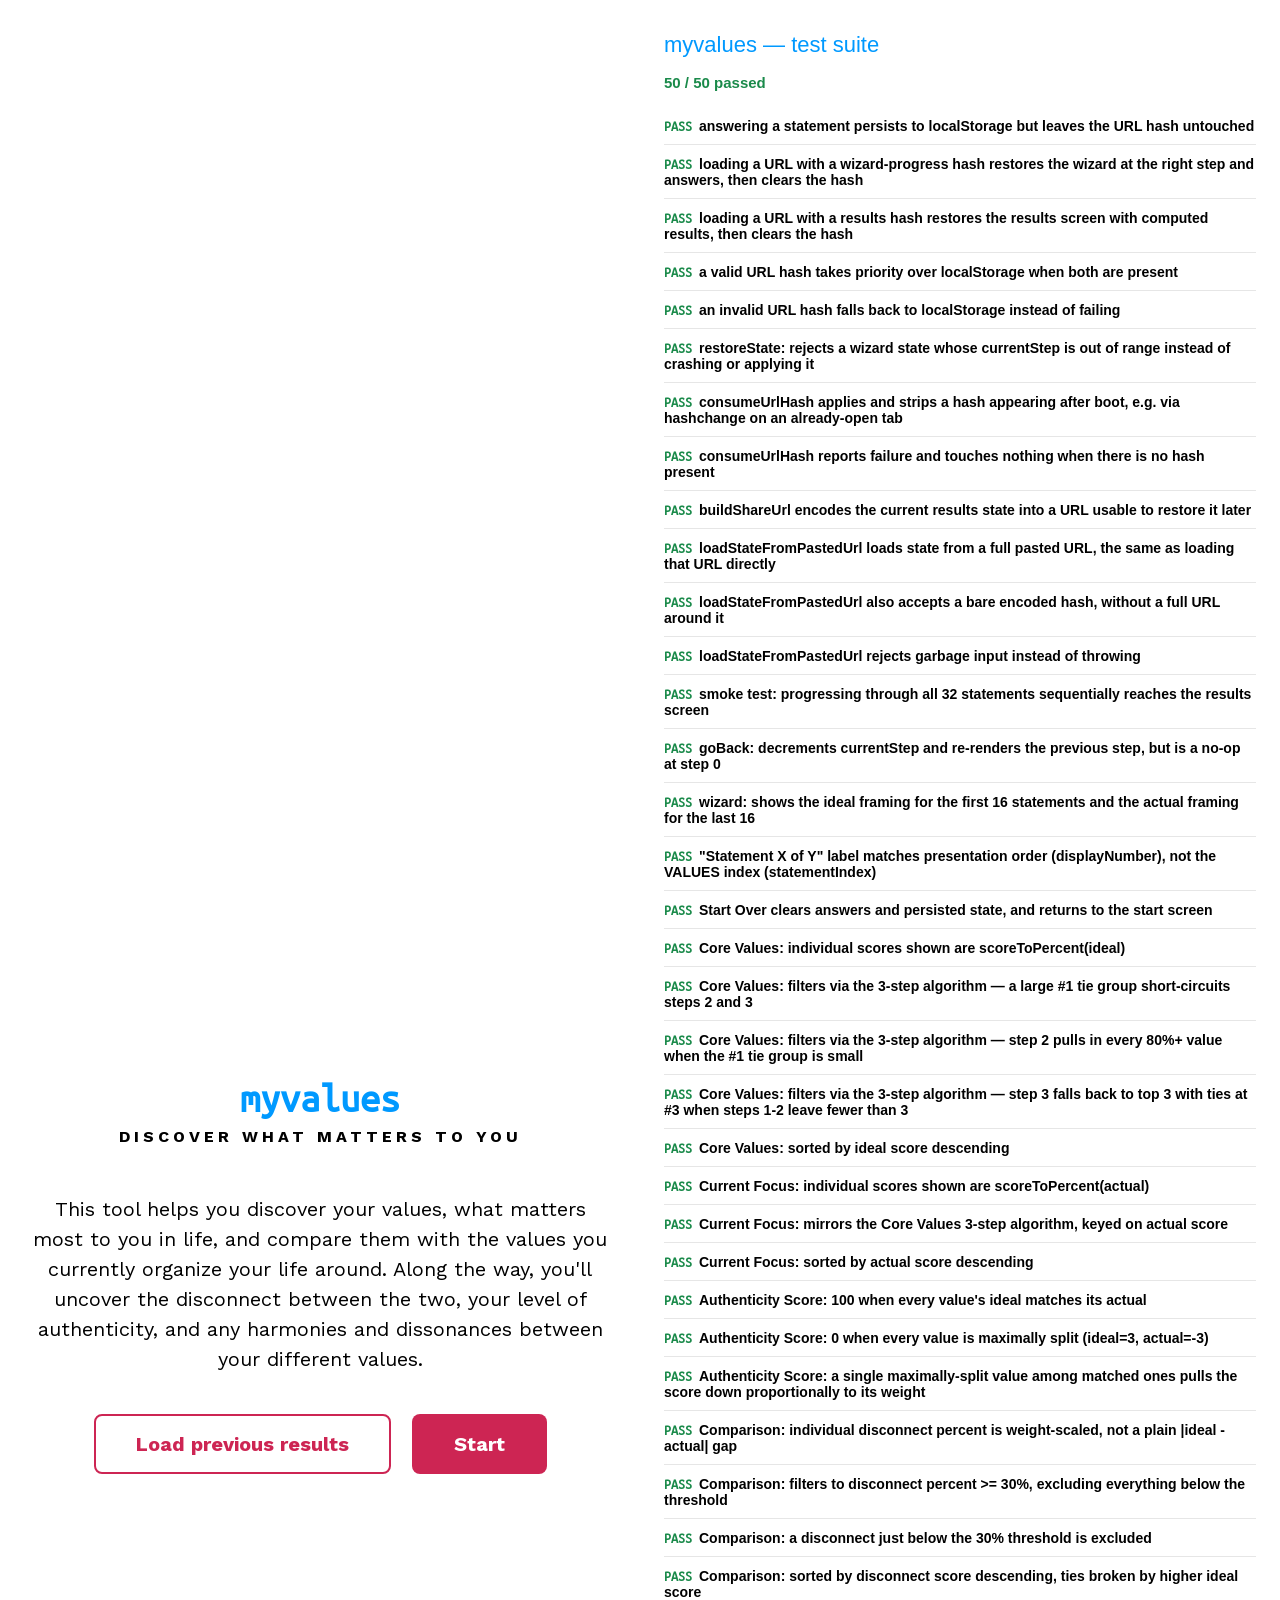
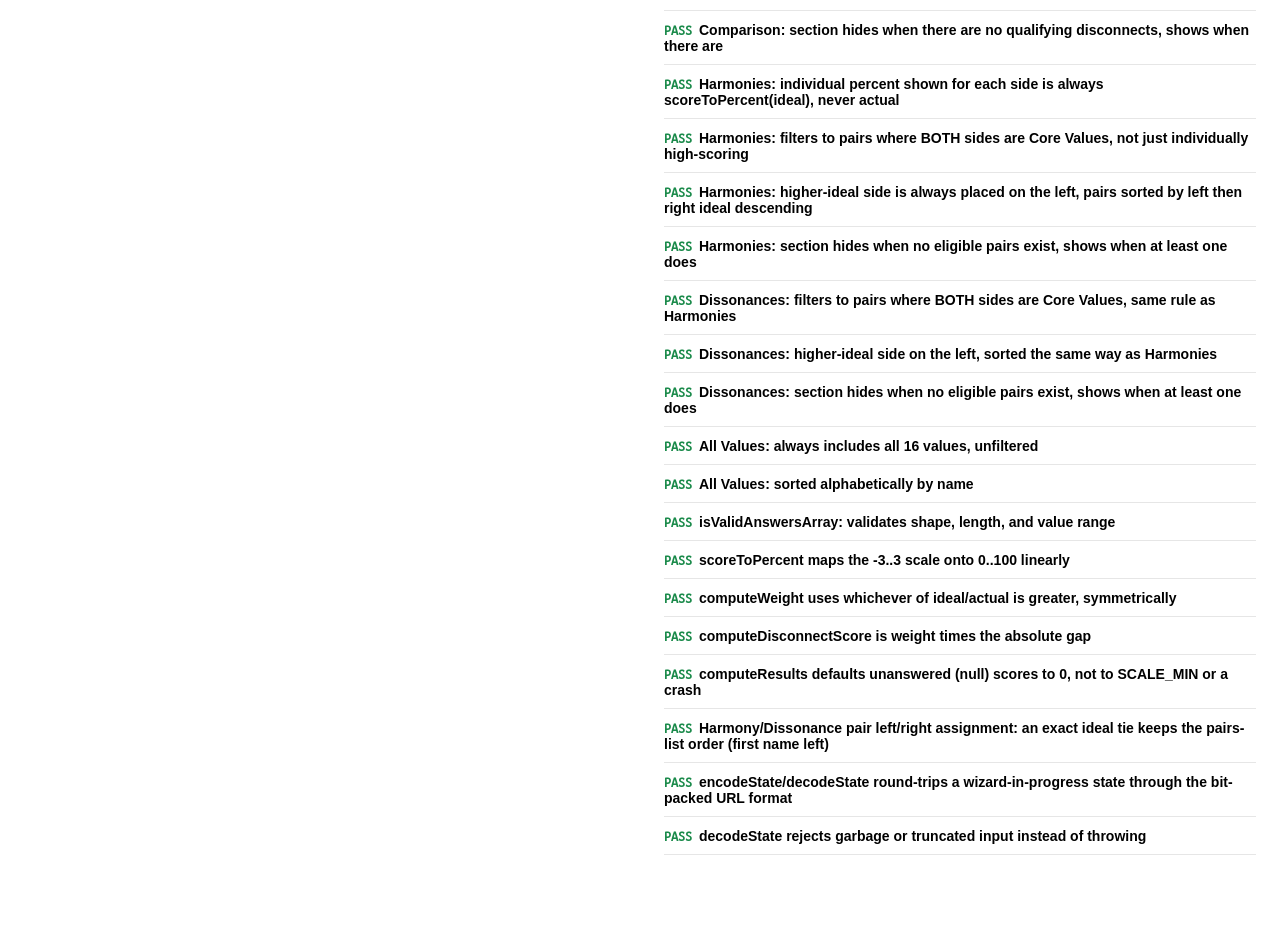
==== commit 62410040: "simplified save/load" ====
--- a/tests.html
+++ b/tests.html
@@ -71,12 +71,9 @@
     </style>
 </head>
 
-<!--
-    This page mirrors index.html's DOM structure exactly, because main.js looks
-    up a fixed set of element ids at load time. If you change index.html's
-    structure (add/remove/rename an id it relies on), mirror the change here too,
-    or this page will throw on load instead of running any tests.
--->
+<!-- This mirrors index.html's DOM structure: main.js looks up fixed element
+     ids at load time, and will throw here if index.html's ids change without
+     a matching change to this file. -->
 <body>
     <div class="app">
         <div class="app-header">
@@ -92,12 +89,8 @@
                 different values.
             </p>
             <div class="screen-actions">
-                <button id="upload-button" class="btn btn-secondary-pink">Upload previous results</button>
+                <button id="load-button" class="btn btn-secondary-pink">Load previous results</button>
                 <button id="start-button" class="btn btn-primary">Start</button>
-            </div>
-            <div class="upload-action">
-                <input type="file" id="upload-input" accept="application/json" hidden />
-                <p id="upload-error" class="upload-error"></p>
             </div>
         </div>
 
@@ -213,11 +206,35 @@
 
             <div class="screen-actions">
                 <button id="restart-button" class="btn btn-secondary-pink">Start Over</button>
-                <button id="download-button" class="btn btn-primary">Download results</button>
+                <button id="share-button" class="btn btn-primary">Save/share results</button>
             </div>
         </div>
     </div>
     <div id="to-top"><i class="fa-solid fa-angle-up"></i> Back to top</div>
+
+    <div id="modal-overlay" class="modal-overlay hidden">
+        <div id="load-modal" class="modal hidden">
+            <button type="button" class="modal-close" aria-label="Close">&times;</button>
+            <h2 class="modal-title">Load previous results</h2>
+            <p class="modal-description">Paste a results URL you saved earlier.</p>
+            <input type="text" id="load-url-input" class="modal-input" placeholder="Paste URL here" />
+            <p id="load-url-error" class="modal-error"></p>
+            <div class="modal-actions">
+                <button type="button" id="load-url-submit" class="btn btn-primary">Load</button>
+            </div>
+        </div>
+
+        <div id="share-modal" class="modal hidden">
+            <button type="button" class="modal-close" aria-label="Close">&times;</button>
+            <h2 class="modal-title">Save/share results</h2>
+            <p class="modal-description">Copy this URL to save your results or share them with someone else.</p>
+            <div class="modal-copy-row">
+                <input type="text" id="share-url-output" class="modal-input" readonly />
+                <button type="button" id="share-url-copy" class="btn btn-secondary">Copy</button>
+            </div>
+            <p id="share-url-copied" class="modal-copied"></p>
+        </div>
+    </div>
 
     <div id="test-report">
         <h1>myvalues — test suite</h1>
--- a/theme.css
+++ b/theme.css
@@ -1,6 +1,5 @@
-/* Generic page theme: fonts, colors, buttons, screen chrome, floating
-   widgets. Nothing here should reference values/statements/results content
-   — that belongs in main.css. */
+/* Reusable theme: fonts, colors, buttons, screen chrome, floating widgets,
+   modal dialogs. No app-specific content. */
 
 @font-face {
     font-family: "Work Sans";
@@ -210,6 +209,121 @@
     background-color: #e6f6ff;
 }
 
+.modal-overlay {
+    position: fixed;
+    top: 0;
+    left: 0;
+    right: 0;
+    bottom: 0;
+    background-color: rgba(0, 0, 0, 0.5);
+    display: flex;
+    align-items: center;
+    justify-content: center;
+    padding: 24px;
+    z-index: 20;
+}
+
+.modal-overlay.hidden {
+    display: none;
+}
+
+.modal {
+    position: relative;
+    width: 100%;
+    max-width: 480px;
+    background-color: white;
+    border-radius: 8px;
+    padding: 32px;
+    box-shadow: 0 8px 32px rgba(0, 0, 0, 0.25);
+}
+
+.modal.hidden {
+    display: none;
+}
+
+.modal-close {
+    position: absolute;
+    top: 12px;
+    right: 16px;
+    background: none;
+    border: none;
+    color: #666;
+    font-size: 24px;
+    line-height: 1;
+    cursor: pointer;
+    padding: 4px;
+}
+
+.modal-close:hover {
+    color: #0099ff;
+}
+
+.modal-title {
+    margin: 0 0 12px 0;
+    font-size: 20px;
+    font-weight: bold;
+    color: #0099ff;
+}
+
+.modal-description {
+    font-size: 16px;
+    line-height: 1.5;
+    margin-bottom: 16px;
+}
+
+.modal-input {
+    width: 100%;
+    font-family: inherit;
+    font-size: 16px;
+    padding: 12px 14px;
+    border-radius: 8px;
+    border: 2px solid #ccc;
+}
+
+.modal-input:focus {
+    outline: none;
+    border-color: #0099ff;
+}
+
+.modal-error {
+    margin-top: 8px;
+    color: #CD2553;
+    font-size: 14px;
+}
+
+.modal-error:empty {
+    display: none;
+}
+
+.modal-actions {
+    margin-top: 20px;
+    text-align: right;
+}
+
+.modal-copy-row {
+    display: flex;
+    gap: 8px;
+}
+
+.modal-copy-row .modal-input {
+    flex: 1;
+    min-width: 0;
+}
+
+.modal-copy-row .btn {
+    padding: 12px 20px;
+    font-size: 16px;
+    white-space: nowrap;
+}
+
+.modal-copied {
+    margin-top: 8px;
+    color: #1a8a4a;
+    font-size: 14px;
+    font-weight: bold;
+    min-height: 1.2em;
+}
+
 @media screen and (max-width: 640px) {
     .app {
         padding: 32px 24px;
--- a/wizard.css
+++ b/wizard.css
@@ -1,20 +1,5 @@
-/* Styles for the start screen and wizard: uploading previous results,
-   progress bar, statement display, and the rating scale. */
-
-.upload-action {
-    margin-top: 24px;
-    text-align: center;
-}
-
-.upload-error {
-    margin-top: 8px;
-    color: #CD2553;
-    font-size: 14px;
-}
-
-.upload-error:empty {
-    display: none;
-}
+/* Styles for the start screen and wizard: progress bar, statement display,
+   and the rating scale. */
 
 .progress-track {
     width: 100%;
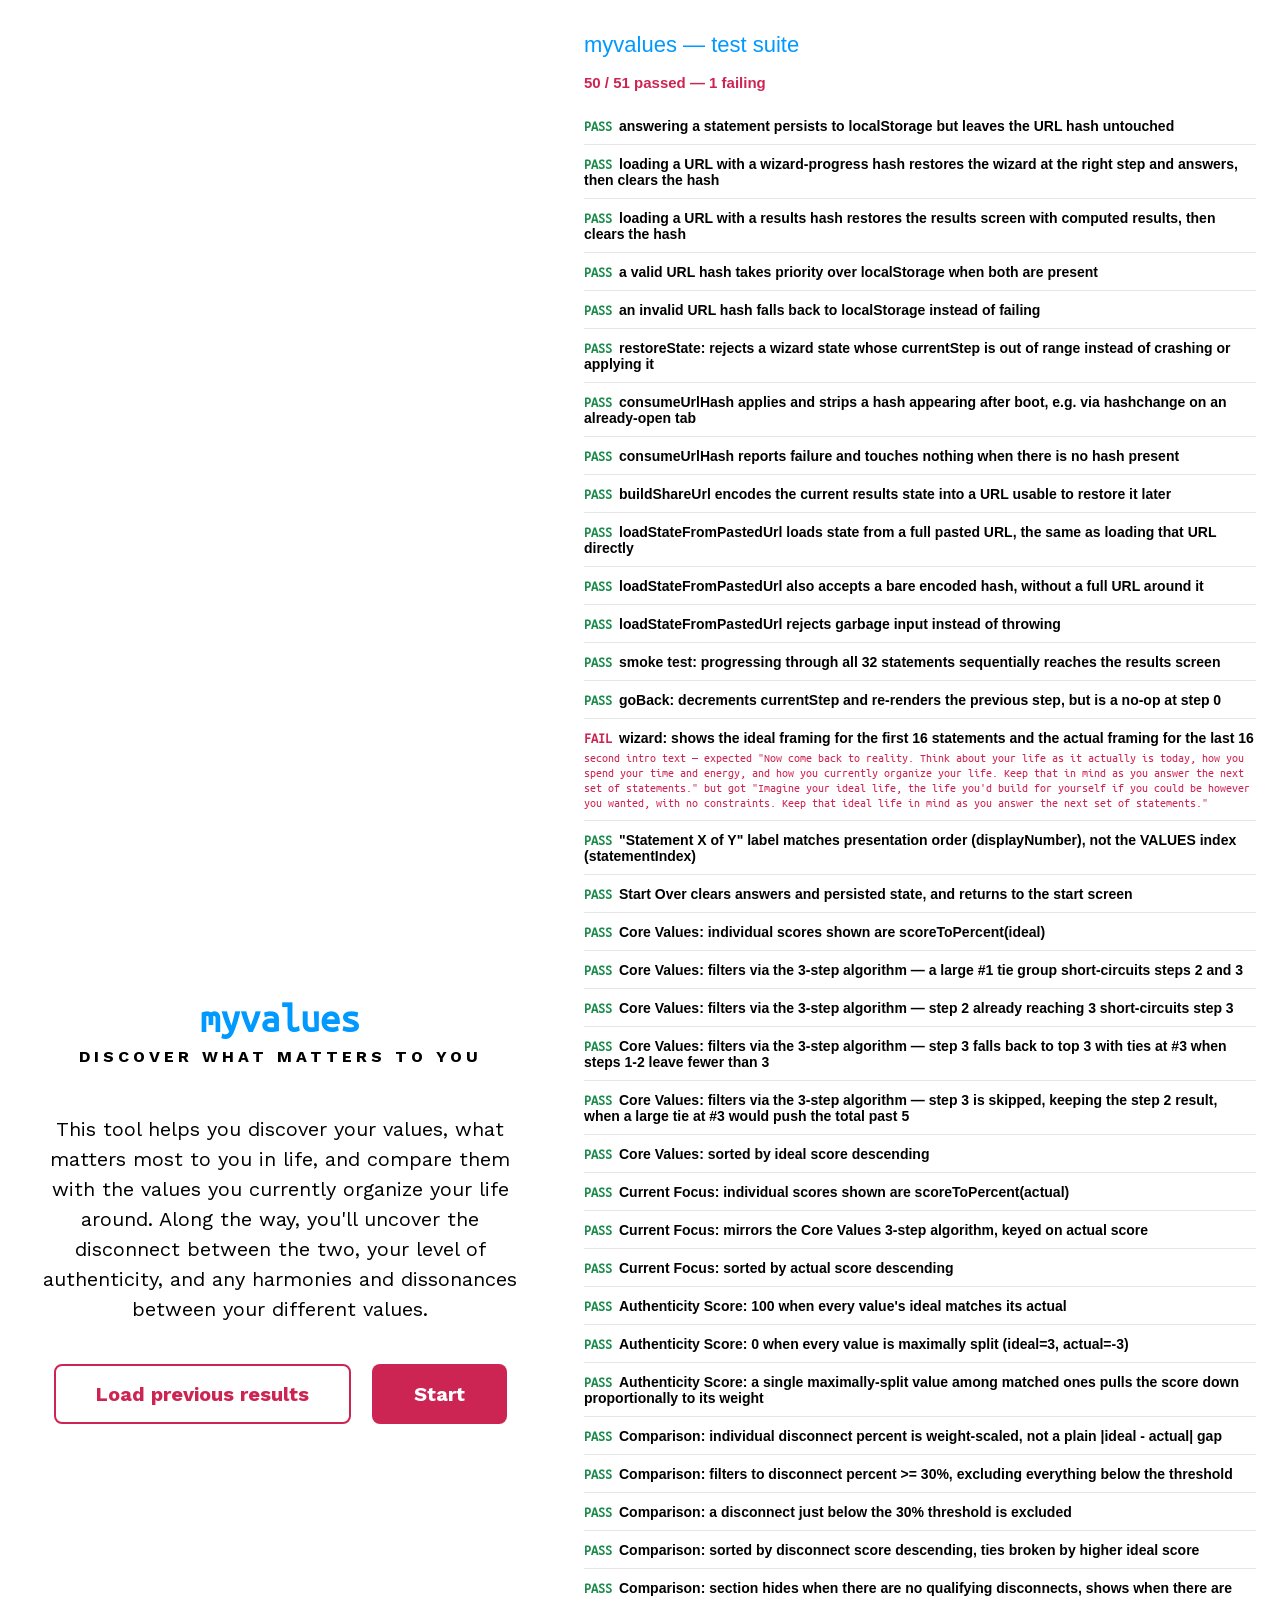
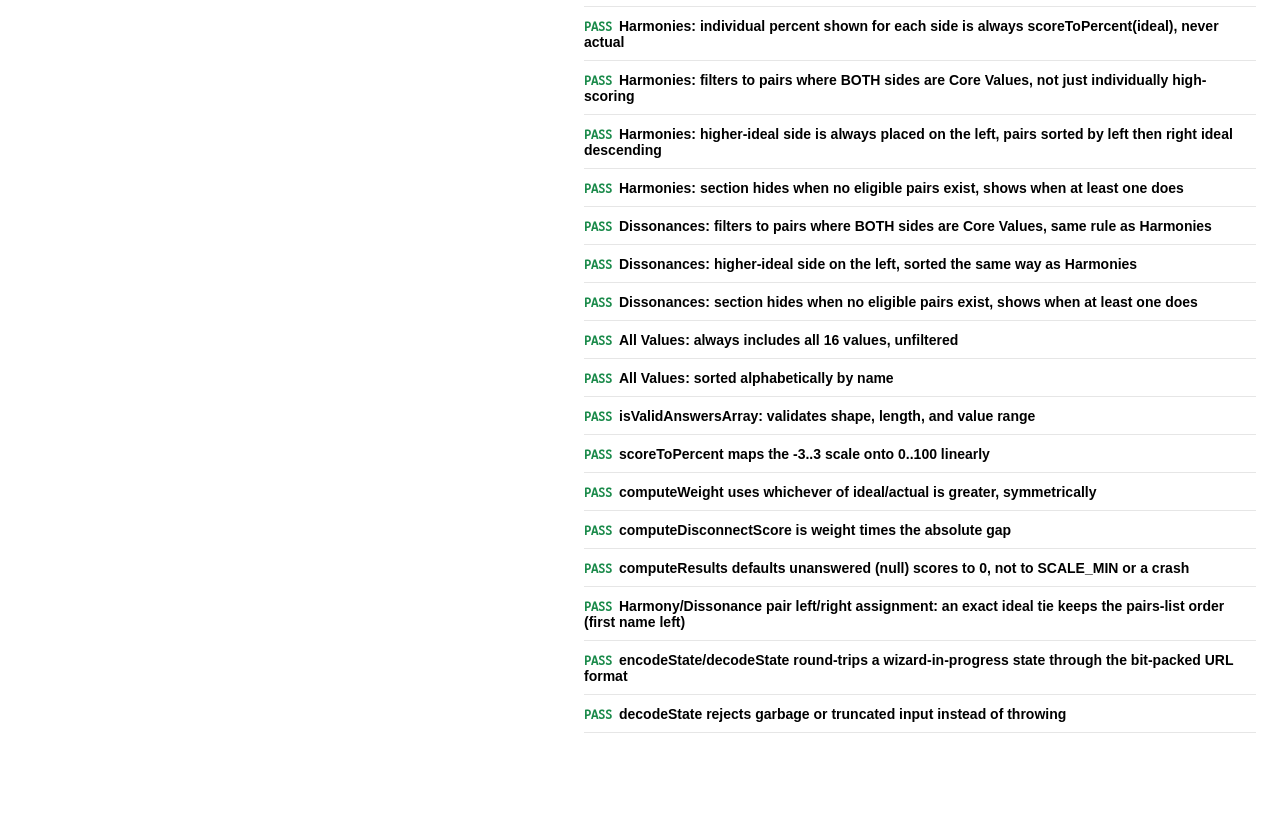
==== commit bb26602c: "authenticity first" ====
--- a/tests.html
+++ b/tests.html
@@ -123,9 +123,9 @@
 
         <div id="results-screen" class="screen">
             <nav class="results-nav">
+                <a href="#authenticity-section" class="results-nav-link" data-section="authenticity-section">Authenticity Score</a>
                 <a href="#core-values-section" class="results-nav-link" data-section="core-values-section">Core Values</a>
                 <a href="#current-focus-section" class="results-nav-link" data-section="current-focus-section">Current Focus</a>
-                <a href="#authenticity-section" class="results-nav-link" data-section="authenticity-section">Authenticity Score</a>
                 <a href="#comparison-section" class="results-nav-link" data-section="comparison-section">Comparison</a>
                 <a href="#harmonies-section" class="results-nav-link" data-section="harmonies-section">Harmonies</a>
                 <a href="#dissonances-section" class="results-nav-link" data-section="dissonances-section">Dissonances</a>
@@ -134,22 +134,6 @@
 
             <h1 class="results-title">Your Results</h1>
 
-            <section id="core-values-section" class="results-section">
-                <h2 class="results-section-title">Core Values</h2>
-                <p class="screen-description">
-                    These are what matter most to you in life.
-                </p>
-                <div id="top-values-list" class="results-list"></div>
-            </section>
-
-            <section id="current-focus-section" class="results-section">
-                <h2 class="results-section-title">Current Focus</h2>
-                <p class="screen-description">
-                    These are what you currently organize your life around.
-                </p>
-                <div id="top-actual-values-list" class="results-list"></div>
-            </section>
-
             <section id="authenticity-section" class="results-section">
                 <h2 class="results-section-title">Authenticity Score</h2>
                 <p class="screen-description">
@@ -164,6 +148,22 @@
                 <p id="authenticity-definition" class="authenticity-definition"></p>
             </section>
 
+            <section id="core-values-section" class="results-section">
+                <h2 class="results-section-title">Core Values</h2>
+                <p class="screen-description">
+                    These are what matter most to you in life.
+                </p>
+                <div id="top-values-list" class="results-list"></div>
+            </section>
+
+            <section id="current-focus-section" class="results-section">
+                <h2 class="results-section-title">Current Focus</h2>
+                <p class="screen-description">
+                    These are what you currently organize your life around.
+                </p>
+                <div id="top-actual-values-list" class="results-list"></div>
+            </section>
+
             <section id="comparison-section" class="results-section">
                 <h2 class="results-section-title">Ideal vs. Actual Comparison</h2>
                 <p class="screen-description">
@@ -208,9 +208,10 @@
                 <button id="restart-button" class="btn btn-secondary-pink">Start Over</button>
                 <button id="share-button" class="btn btn-primary">Save/share results</button>
             </div>
+
+            <div id="to-top"><i class="fa-solid fa-angle-up"></i> Back to top</div>
         </div>
     </div>
-    <div id="to-top"><i class="fa-solid fa-angle-up"></i> Back to top</div>
 
     <div id="modal-overlay" class="modal-overlay hidden">
         <div id="load-modal" class="modal hidden">
--- a/theme.css
+++ b/theme.css
@@ -90,7 +90,7 @@
 }
 
 .screen-actions {
-    margin-top: 40px;
+    margin-top: 32px;
     text-align: center;
 }
 
@@ -161,8 +161,8 @@
     margin-right: 4px;
 }
 
-.screen-actions .btn+.btn {
-    margin-left: 16px;
+.screen-actions .btn {
+    margin: 8px;
 }
 
 .debug-toast {
--- a/results.css
+++ b/results.css
@@ -305,4 +305,8 @@
     .results-nav {
         display: none;
     }
-}
+
+    #results-screen .screen-actions {
+        margin-bottom: 96px;
+    }
+}
